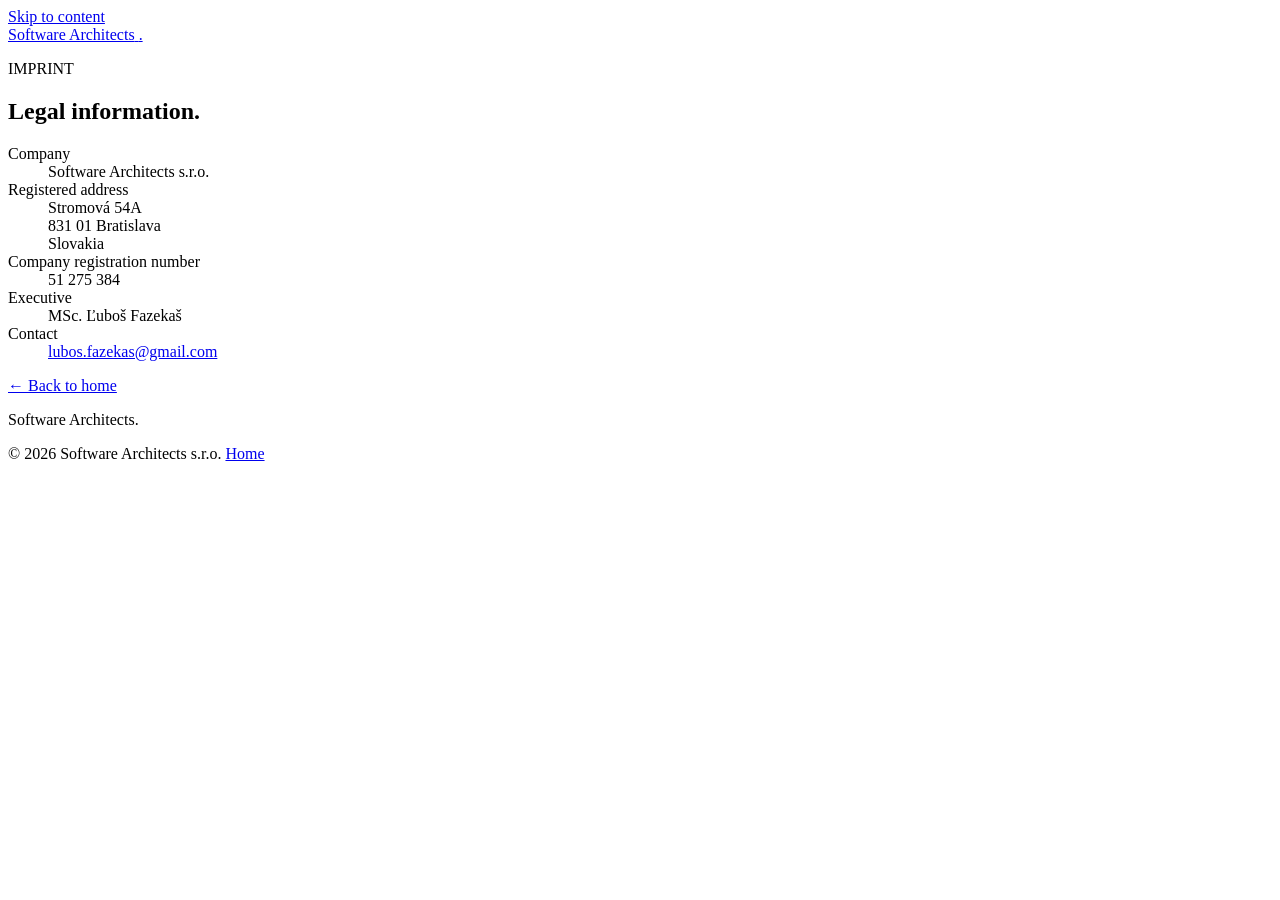
==== imprint.html @ a42f931a "Add imprint page with legal information" ====
<!doctype html>
<html lang="en">
<head>
  <meta charset="utf-8">
  <meta name="viewport" content="width=device-width, initial-scale=1">
  <title>Imprint — Software Architects</title>
  <meta name="description" content="Legal information for Software Architects s.r.o., a software engineering studio based in Bratislava, Slovakia.">
  <meta name="robots" content="index,follow">

  <link rel="icon" type="image/svg+xml" href="assets/favicon.svg">
  <link rel="icon" type="image/png" sizes="32x32" href="assets/favicon-32.png">

  <link rel="preconnect" href="https://fonts.googleapis.com">
  <link rel="preconnect" href="https://fonts.gstatic.com" crossorigin>
  <link rel="stylesheet" href="https://fonts.googleapis.com/css2?family=Fraunces:opsz,wght@9..144,400;9..144,600&family=Inter:wght@400;500&family=JetBrains+Mono:wght@400&display=swap">

  <link rel="stylesheet" href="styles.css">
</head>
<body class="imprint-page">
  <a class="skip-link" href="#main">Skip to content</a>

  <header class="site-header">
    <div class="site-header__inner">
      <a class="wordmark" href="index.html" aria-label="Software Architects home">
        <span class="wordmark__name">Software Architects</span>
        <span class="wordmark__dot" aria-hidden="true">.</span>
      </a>
    </div>
  </header>

  <main id="main">
    <article class="content section imprint">
      <p class="section-marker">IMPRINT</p>
      <h1 class="section-heading">Legal information.</h1>

      <dl class="imprint__list">
        <dt>Company</dt>
        <dd>Software Architects s.r.o.</dd>

        <dt>Registered address</dt>
        <dd>Stromová 54A<br>831 01 Bratislava<br>Slovakia</dd>

        <dt>Company registration number</dt>
        <dd>51 275 384</dd>

        <dt>Executive</dt>
        <dd>MSc. Ľuboš Fazekaš</dd>

        <dt>Contact</dt>
        <dd><a class="link-underline" href="mailto:lubos.fazekas@gmail.com">lubos.fazekas@gmail.com</a></dd>
      </dl>

      <p class="imprint__back">
        <a class="link-arrow" href="index.html">
          <span aria-hidden="true">←</span> Back to home
        </a>
      </p>
    </article>
  </main>

  <footer class="site-footer">
    <div class="content site-footer__inner">
      <p class="site-footer__mark">Software Architects<span aria-hidden="true">.</span></p>
      <p class="site-footer__meta">
        © <span id="footer-year">2026</span> Software Architects s.r.o.
        <a href="index.html">Home</a>
      </p>
    </div>
  </footer>

  <script src="main.js" defer></script>
</body>
</html>
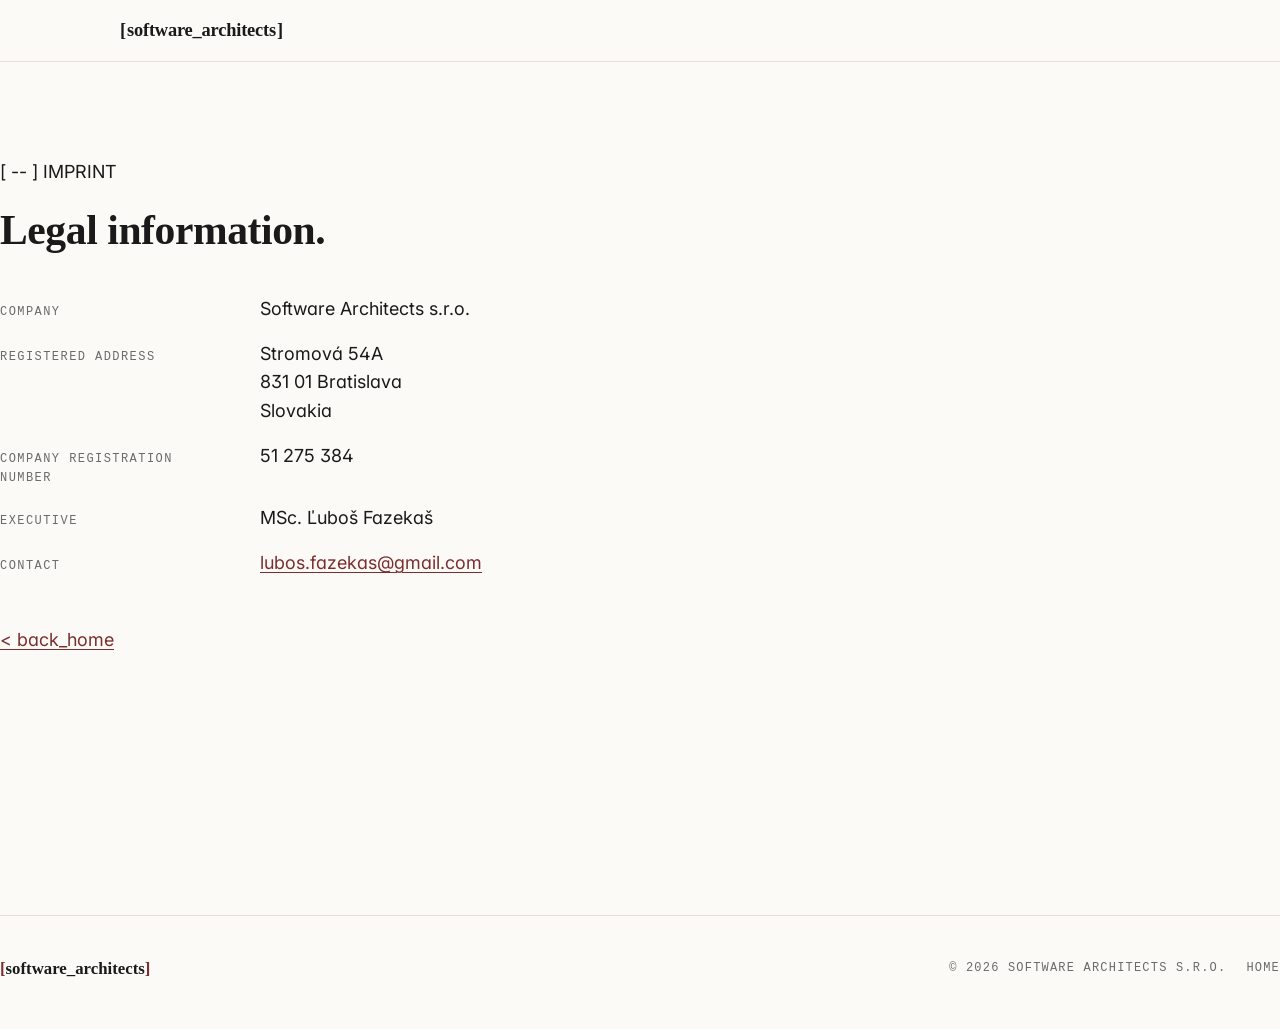
==== commit a4ae4f77: "Add imprint page with legal information" ====
--- a/imprint.html
+++ b/imprint.html
@@ -3,6 +3,7 @@
 <head>
   <meta charset="utf-8">
   <meta name="viewport" content="width=device-width, initial-scale=1">
+  <meta name="color-scheme" content="dark">
   <title>Imprint — Software Architects</title>
   <meta name="description" content="Legal information for Software Architects s.r.o., a software engineering studio based in Bratislava, Slovakia.">
   <meta name="robots" content="index,follow">
@@ -12,25 +13,26 @@
 
   <link rel="preconnect" href="https://fonts.googleapis.com">
   <link rel="preconnect" href="https://fonts.gstatic.com" crossorigin>
-  <link rel="stylesheet" href="https://fonts.googleapis.com/css2?family=Fraunces:opsz,wght@9..144,400;9..144,600&family=Inter:wght@400;500&family=JetBrains+Mono:wght@400&display=swap">
+  <link rel="stylesheet" href="https://fonts.googleapis.com/css2?family=IBM+Plex+Mono:wght@400&family=IBM+Plex+Sans:wght@400;500&family=Inter:wght@400;500;700&display=swap">
 
   <link rel="stylesheet" href="styles.css">
 </head>
-<body class="imprint-page">
+<body class="theme-dark imprint-page">
   <a class="skip-link" href="#main">Skip to content</a>
 
   <header class="site-header">
     <div class="site-header__inner">
       <a class="wordmark" href="index.html" aria-label="Software Architects home">
-        <span class="wordmark__name">Software Architects</span>
-        <span class="wordmark__dot" aria-hidden="true">.</span>
+        <span class="wordmark__bracket" aria-hidden="true">[</span>
+        <span class="wordmark__name">software_architects</span>
+        <span class="wordmark__bracket" aria-hidden="true">]</span>
       </a>
     </div>
   </header>
 
   <main id="main">
-    <article class="content section imprint">
-      <p class="section-marker">IMPRINT</p>
+    <article class="wide section imprint">
+      <p class="mono-marker"><span aria-hidden="true">[ -- ]</span> IMPRINT</p>
       <h1 class="section-heading">Legal information.</h1>
 
       <dl class="imprint__list">
@@ -47,23 +49,25 @@
         <dd>MSc. Ľuboš Fazekaš</dd>
 
         <dt>Contact</dt>
-        <dd><a class="link-underline" href="mailto:lubos.fazekas@gmail.com">lubos.fazekas@gmail.com</a></dd>
+        <dd><a class="link-mono" href="mailto:lubos.fazekas@gmail.com">lubos.fazekas@gmail.com</a></dd>
       </dl>
 
       <p class="imprint__back">
-        <a class="link-arrow" href="index.html">
-          <span aria-hidden="true">←</span> Back to home
+        <a class="btn-mono" href="index.html">
+          <span aria-hidden="true">&lt;</span> back_home
         </a>
       </p>
     </article>
   </main>
 
   <footer class="site-footer">
-    <div class="content site-footer__inner">
-      <p class="site-footer__mark">Software Architects<span aria-hidden="true">.</span></p>
+    <div class="wide site-footer__inner">
+      <p class="site-footer__mark">
+        <span aria-hidden="true">[</span>software_architects<span aria-hidden="true">]</span>
+      </p>
       <p class="site-footer__meta">
-        © <span id="footer-year">2026</span> Software Architects s.r.o.
-        <a href="index.html">Home</a>
+        <span>© <span id="footer-year">2026</span> Software Architects s.r.o.</span>
+        <a href="index.html">home</a>
       </p>
     </div>
   </footer>
--- a/styles.css
+++ b/styles.css
@@ -0,0 +1,524 @@
+/* =============================================================
+   Software Architects — Variant A (Editorial)
+   ============================================================= */
+
+:root {
+  --bg: #FBFAF7;
+  --fg: #1A1A1A;
+  --fg-muted: #6B6B6B;
+  --accent: #7B2E2E;
+  --rule: #E4E0D8;
+
+  --font-display: 'Fraunces', Georgia, 'Times New Roman', serif;
+  --font-body: 'Inter', system-ui, -apple-system, sans-serif;
+  --font-mono: 'JetBrains Mono', ui-monospace, 'SF Mono', Menlo, monospace;
+
+  --content-max: 680px;
+  --page-gutter: clamp(1.25rem, 4vw, 2.5rem);
+  --section-gap: clamp(80px, 12vw, 120px);
+
+  --ease: cubic-bezier(0.2, 0.8, 0.2, 1);
+}
+
+*,
+*::before,
+*::after { box-sizing: border-box; }
+
+html { -webkit-text-size-adjust: 100%; }
+
+html, body { margin: 0; padding: 0; }
+
+html { overflow-x: hidden; }
+body { overflow-x: clip; }
+
+body {
+  background: var(--bg);
+  color: var(--fg);
+  font-family: var(--font-body);
+  font-size: 17px;
+  line-height: 1.6;
+  font-feature-settings: "ss01", "cv11";
+  -webkit-font-smoothing: antialiased;
+  text-rendering: optimizeLegibility;
+}
+
+@media (min-width: 900px) {
+  body { font-size: 18px; }
+}
+
+img, picture, svg { display: block; max-width: 100%; height: auto; }
+
+a {
+  color: var(--accent);
+  text-decoration-thickness: 1px;
+  text-underline-offset: 3px;
+}
+
+a:hover { color: var(--fg); }
+
+h1, h2, h3 {
+  font-family: var(--font-display);
+  font-weight: 600;
+  line-height: 1.15;
+  letter-spacing: -0.01em;
+  margin: 0;
+  color: var(--fg);
+}
+
+p { margin: 0 0 1.1em; }
+
+strong { font-weight: 500; }
+
+address { font-style: normal; }
+
+/* Utility */
+.visually-hidden {
+  position: absolute !important;
+  width: 1px; height: 1px;
+  overflow: hidden;
+  clip: rect(0 0 0 0);
+  white-space: nowrap;
+  border: 0;
+}
+
+.skip-link {
+  position: absolute;
+  top: -100px; left: 0;
+  background: var(--fg);
+  color: var(--bg);
+  padding: 0.6rem 1rem;
+  z-index: 100;
+  text-decoration: none;
+}
+.skip-link:focus { top: 0; }
+
+.content {
+  max-width: var(--content-max);
+  margin: 0 auto;
+  padding-left: var(--page-gutter);
+  padding-right: var(--page-gutter);
+}
+
+.section {
+  padding-top: var(--section-gap);
+  padding-bottom: var(--section-gap);
+  border-bottom: 1px solid var(--rule);
+}
+
+.section-marker {
+  font-family: var(--font-mono);
+  font-size: 12px;
+  letter-spacing: 0.12em;
+  text-transform: uppercase;
+  color: var(--fg-muted);
+  margin: 0 0 2rem;
+}
+
+.section-heading {
+  font-size: clamp(1.6rem, 5.5vw, 2.6rem);
+  margin: 0 0 1.75rem;
+  text-wrap: balance;
+}
+
+.eyebrow {
+  font-family: var(--font-mono);
+  font-size: 12px;
+  letter-spacing: 0.14em;
+  text-transform: uppercase;
+  color: var(--fg-muted);
+  margin: 0 0 1.25rem;
+}
+
+/* Global focus */
+:focus-visible {
+  outline: 2px solid var(--accent);
+  outline-offset: 3px;
+  border-radius: 2px;
+}
+
+@media (prefers-reduced-motion: reduce) {
+  *, *::before, *::after {
+    animation-duration: 0.001ms !important;
+    transition-duration: 0.001ms !important;
+    scroll-behavior: auto !important;
+  }
+}
+
+/* =============================================================
+   Site header
+   ============================================================= */
+
+.site-header {
+  position: sticky;
+  top: 0;
+  z-index: 20;
+  background: color-mix(in oklab, var(--bg) 88%, transparent);
+  backdrop-filter: saturate(140%) blur(6px);
+  border-bottom: 1px solid var(--rule);
+}
+
+.site-header__inner {
+  max-width: 1120px;
+  margin: 0 auto;
+  padding: 1rem var(--page-gutter);
+  display: flex;
+  align-items: center;
+  justify-content: space-between;
+  gap: 1.5rem;
+}
+
+.wordmark {
+  display: inline-flex;
+  align-items: baseline;
+  gap: 1px;
+  font-family: var(--font-display);
+  font-weight: 600;
+  font-size: 1.15rem;
+  letter-spacing: -0.01em;
+  color: var(--fg);
+  text-decoration: none;
+}
+.wordmark__dot { color: var(--accent); }
+
+.site-nav__toggle {
+  display: none;
+  appearance: none;
+  border: 0;
+  background: transparent;
+  padding: 10px;
+  cursor: pointer;
+  color: var(--fg);
+}
+.site-nav__bars,
+.site-nav__bars::before,
+.site-nav__bars::after {
+  content: "";
+  display: block;
+  width: 22px;
+  height: 1.5px;
+  background: currentColor;
+  transition: transform 0.2s var(--ease), opacity 0.2s var(--ease);
+}
+.site-nav__bars { position: relative; }
+.site-nav__bars::before { position: absolute; top: -7px; left: 0; }
+.site-nav__bars::after  { position: absolute; top:  7px; left: 0; }
+
+.site-nav__toggle[aria-expanded="true"] .site-nav__bars { background: transparent; }
+.site-nav__toggle[aria-expanded="true"] .site-nav__bars::before { transform: translateY(7px) rotate(45deg); }
+.site-nav__toggle[aria-expanded="true"] .site-nav__bars::after  { transform: translateY(-7px) rotate(-45deg); }
+
+.site-nav__list {
+  list-style: none;
+  margin: 0;
+  padding: 0;
+  display: flex;
+  gap: 1.75rem;
+}
+
+.site-nav__list a {
+  font-family: var(--font-mono);
+  font-size: 12px;
+  letter-spacing: 0.1em;
+  text-transform: uppercase;
+  color: var(--fg);
+  text-decoration: none;
+  padding: 0.4rem 0;
+}
+.site-nav__list a.is-active { border-bottom: 1px solid var(--accent); }
+.site-nav__list a:hover { color: var(--accent); }
+
+@media (max-width: 719px) {
+  .site-nav { position: relative; }
+  .site-nav__toggle { display: inline-flex; }
+  .site-nav__list {
+    position: absolute;
+    top: 100%;
+    right: 0;
+    min-width: 220px;
+    flex-direction: column;
+    gap: 0;
+    background: var(--bg);
+    border: 1px solid var(--rule);
+    border-top: 0;
+    padding: 0.75rem 1.25rem 1rem;
+    transform: translateY(-8px);
+    opacity: 0;
+    pointer-events: none;
+    transition: opacity 0.18s var(--ease), transform 0.18s var(--ease);
+    z-index: 30;
+  }
+  .site-nav[data-open="true"] .site-nav__list {
+    transform: translateY(0);
+    opacity: 1;
+    pointer-events: auto;
+  }
+  .site-nav__list a {
+    display: block;
+    font-size: 14px;
+    padding: 0.85rem 0;
+    border-bottom: 1px solid var(--rule);
+  }
+  .site-nav__list li:last-child a { border-bottom: 0; }
+}
+
+/* =============================================================
+   Hero
+   ============================================================= */
+
+.hero {
+  padding-top: clamp(4rem, 10vw, 7rem);
+  padding-bottom: var(--section-gap);
+  border-bottom: 1px solid var(--rule);
+}
+
+.hero__inner { text-align: left; }
+
+.hero__heading {
+  font-size: clamp(2rem, 7.5vw, 4.25rem);
+  line-height: 1.05;
+  letter-spacing: -0.02em;
+  margin: 0 0 1.5rem;
+  text-wrap: balance;
+}
+.hero__heading br { display: none; }
+@media (min-width: 720px) {
+  .hero__heading br { display: inline; }
+}
+
+.hero__lede {
+  font-size: clamp(1.05rem, 1.6vw, 1.2rem);
+  color: var(--fg-muted);
+  max-width: 34em;
+  margin: 0 0 2rem;
+}
+
+.hero__cta { margin: 0; }
+
+.link-arrow {
+  display: inline-flex;
+  align-items: baseline;
+  gap: 0.4em;
+  font-family: var(--font-body);
+  font-weight: 500;
+  color: var(--accent);
+  text-decoration: underline;
+  text-underline-offset: 4px;
+  text-decoration-thickness: 1px;
+  transition: gap 0.2s var(--ease), color 0.2s var(--ease);
+}
+.link-arrow:hover { gap: 0.7em; color: var(--fg); }
+
+.link-underline {
+  color: var(--accent);
+  text-decoration: underline;
+  text-underline-offset: 3px;
+}
+
+/* =============================================================
+   Pillars (services + industries share this)
+   ============================================================= */
+
+.pillar {
+  padding: 2rem 0;
+  border-top: 1px solid var(--rule);
+}
+.pillar:last-of-type { border-bottom: 1px solid var(--rule); margin-bottom: 0; }
+
+.pillar__index {
+  font-family: var(--font-mono);
+  font-size: 12px;
+  letter-spacing: 0.12em;
+  color: var(--fg-muted);
+  margin: 0 0 0.75rem;
+}
+
+.pillar__title {
+  font-size: clamp(1.2rem, 4vw, 1.7rem);
+  margin: 0 0 0.75rem;
+  text-wrap: balance;
+}
+
+.pillar__body {
+  color: var(--fg-muted);
+  max-width: 38em;
+  margin: 0;
+}
+
+/* Tech strip */
+.tech-strip {
+  margin-top: 2.5rem;
+  padding-top: 2rem;
+  border-top: 1px solid var(--rule);
+}
+
+.tech-strip__label {
+  font-family: var(--font-mono);
+  font-size: 12px;
+  letter-spacing: 0.12em;
+  text-transform: uppercase;
+  color: var(--fg-muted);
+  margin: 0 0 0.75rem;
+}
+
+.tech-strip__list {
+  font-family: var(--font-mono);
+  font-size: 0.9rem;
+  line-height: 1.9;
+  color: var(--fg);
+  margin: 0;
+  word-spacing: 0.2em;
+}
+
+/* =============================================================
+   About
+   ============================================================= */
+
+.about {
+  display: grid;
+  grid-template-columns: 1fr;
+  gap: 2rem;
+}
+
+.about__portrait {
+  margin: 0;
+  width: 180px;
+  max-width: 60%;
+}
+
+.about__portrait img {
+  width: 100%;
+  height: auto;
+  border-radius: 2px;
+  filter: saturate(0.95) contrast(1.02);
+}
+
+.about__text p { max-width: 38em; color: var(--fg); }
+.about__languages { color: var(--fg-muted); }
+
+.about__caption {
+  font-family: var(--font-mono);
+  font-size: 12px;
+  letter-spacing: 0.1em;
+  text-transform: uppercase;
+  color: var(--fg-muted);
+  margin-top: 1.5rem;
+}
+
+@media (min-width: 720px) {
+  .about {
+    grid-template-columns: 1fr auto;
+    gap: 3rem;
+    align-items: start;
+  }
+  .about__portrait {
+    width: 180px;
+    max-width: 180px;
+    order: 2;
+  }
+  .about__text { order: 1; }
+}
+
+/* =============================================================
+   Contact
+   ============================================================= */
+
+.contact__lede { color: var(--fg-muted); margin-bottom: 2rem; }
+
+.contact__email {
+  font-size: 1.15rem;
+  margin: 0 0 2rem;
+}
+
+.contact__address {
+  color: var(--fg-muted);
+  margin: 0 0 2rem;
+  line-height: 1.75;
+}
+
+.contact__imprint { margin: 0; }
+
+/* =============================================================
+   Footer
+   ============================================================= */
+
+.site-footer {
+  margin-top: var(--section-gap);
+  padding: 2.5rem 0 3rem;
+  border-top: 1px solid var(--rule);
+}
+
+.site-footer__inner {
+  display: flex;
+  flex-direction: column;
+  gap: 1rem;
+}
+
+.site-footer__mark {
+  font-family: var(--font-display);
+  font-weight: 600;
+  font-size: 1.05rem;
+  margin: 0;
+}
+.site-footer__mark span { color: var(--accent); }
+
+.site-footer__meta {
+  font-family: var(--font-mono);
+  font-size: 12px;
+  letter-spacing: 0.1em;
+  text-transform: uppercase;
+  color: var(--fg-muted);
+  margin: 0;
+  display: flex;
+  flex-wrap: wrap;
+  gap: 1.25rem;
+}
+.site-footer__meta a { color: var(--fg-muted); text-decoration: none; }
+.site-footer__meta a:hover { color: var(--accent); }
+
+@media (min-width: 720px) {
+  .site-footer__inner {
+    flex-direction: row;
+    justify-content: space-between;
+    align-items: center;
+  }
+}
+
+/* =============================================================
+   Imprint page
+   ============================================================= */
+
+.imprint-page .section { border-bottom: 0; }
+
+.imprint {
+  padding-top: clamp(4rem, 10vw, 6rem);
+  padding-bottom: var(--section-gap);
+}
+
+.imprint__list {
+  display: grid;
+  grid-template-columns: 1fr;
+  gap: 1.5rem 2rem;
+  margin: 2.5rem 0;
+  padding: 0;
+}
+.imprint__list dt {
+  font-family: var(--font-mono);
+  font-size: 12px;
+  letter-spacing: 0.12em;
+  text-transform: uppercase;
+  color: var(--fg-muted);
+}
+.imprint__list dd {
+  margin: 0;
+  line-height: 1.6;
+}
+
+@media (min-width: 720px) {
+  .imprint__list {
+    grid-template-columns: 220px 1fr;
+    gap: 1rem 2.5rem;
+    align-items: baseline;
+  }
+}
+
+.imprint__back { margin-top: 3rem; }
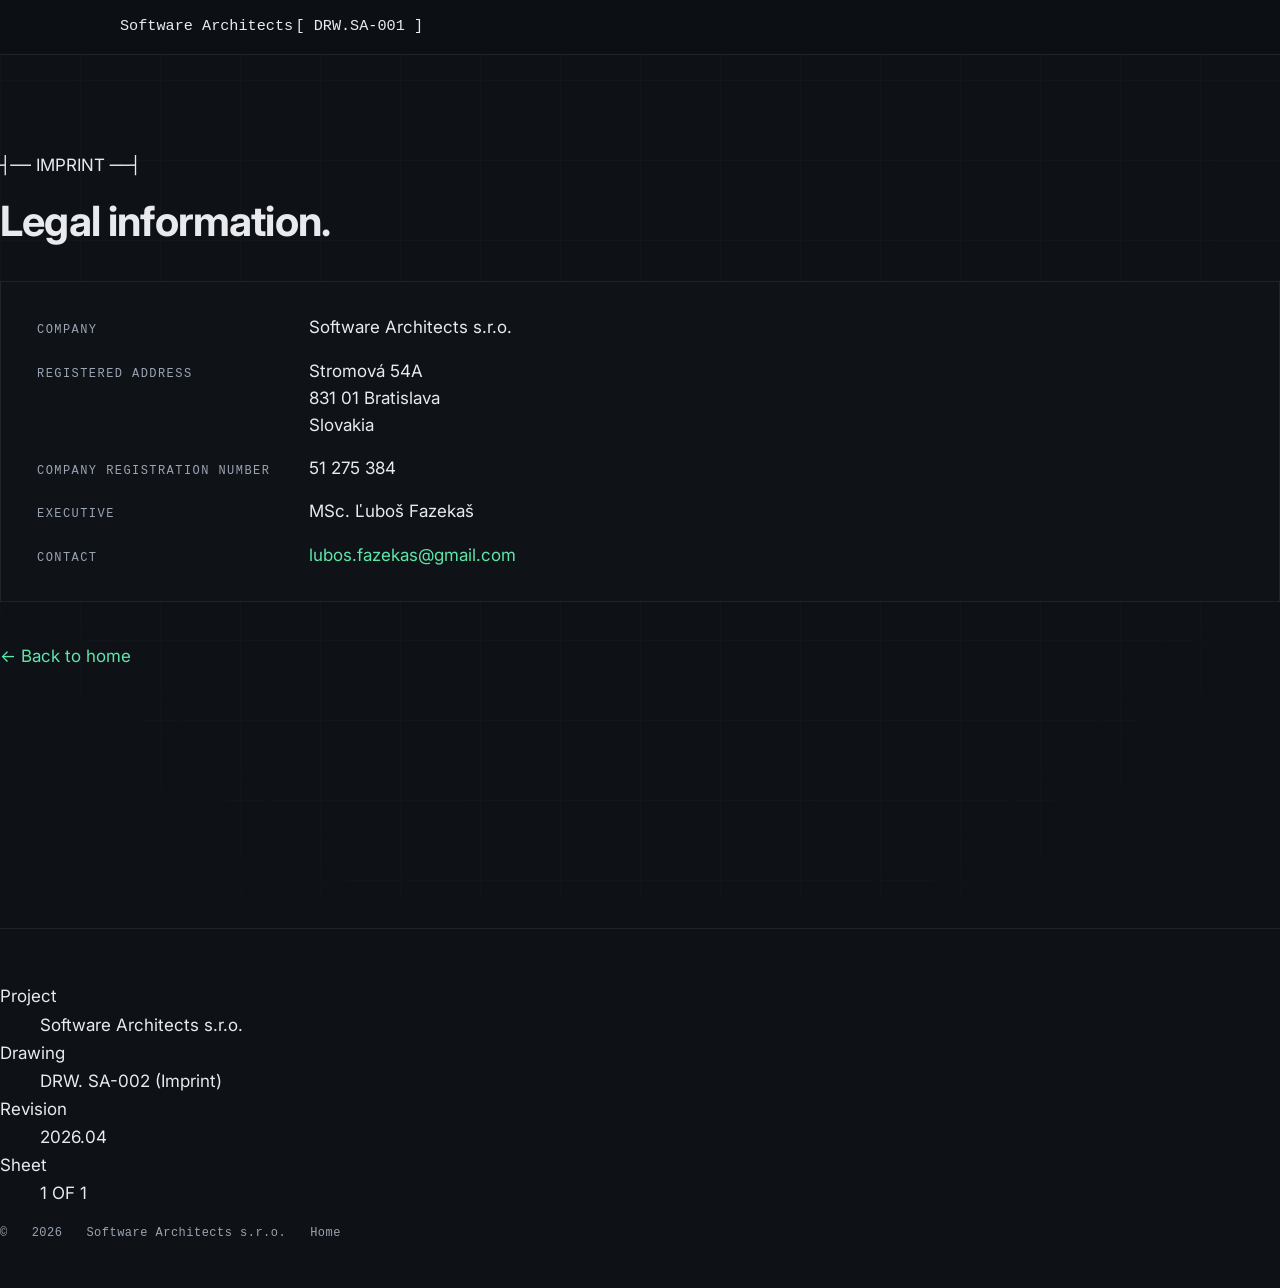
==== commit ba8b8ae8: "Add imprint page with legal information" ====
--- a/imprint.html
+++ b/imprint.html
@@ -3,7 +3,6 @@
 <head>
   <meta charset="utf-8">
   <meta name="viewport" content="width=device-width, initial-scale=1">
-  <meta name="color-scheme" content="dark">
   <title>Imprint — Software Architects</title>
   <meta name="description" content="Legal information for Software Architects s.r.o., a software engineering studio based in Bratislava, Slovakia.">
   <meta name="robots" content="index,follow">
@@ -13,26 +12,28 @@
 
   <link rel="preconnect" href="https://fonts.googleapis.com">
   <link rel="preconnect" href="https://fonts.gstatic.com" crossorigin>
-  <link rel="stylesheet" href="https://fonts.googleapis.com/css2?family=IBM+Plex+Mono:wght@400&family=IBM+Plex+Sans:wght@400;500&family=Inter:wght@400;500;700&display=swap">
+  <link rel="stylesheet" href="https://fonts.googleapis.com/css2?family=Inter:wght@400;500&family=JetBrains+Mono:wght@400&family=Source+Serif+4:opsz,wght@8..60,400;8..60,600&display=swap">
 
   <link rel="stylesheet" href="styles.css">
 </head>
-<body class="theme-dark imprint-page">
+<body class="theme-architectural imprint-page">
   <a class="skip-link" href="#main">Skip to content</a>
+
+  <div class="margin-rule margin-rule--left" aria-hidden="true"></div>
+  <div class="margin-rule margin-rule--right" aria-hidden="true"></div>
 
   <header class="site-header">
     <div class="site-header__inner">
       <a class="wordmark" href="index.html" aria-label="Software Architects home">
-        <span class="wordmark__bracket" aria-hidden="true">[</span>
-        <span class="wordmark__name">software_architects</span>
-        <span class="wordmark__bracket" aria-hidden="true">]</span>
+        <span class="wordmark__name">Software Architects</span>
+        <span class="wordmark__chip" aria-hidden="true">[ DRW.SA-001 ]</span>
       </a>
     </div>
   </header>
 
   <main id="main">
-    <article class="wide section imprint">
-      <p class="mono-marker"><span aria-hidden="true">[ -- ]</span> IMPRINT</p>
+    <article class="content section imprint">
+      <p class="dim-marker"><span aria-hidden="true">┤──</span> IMPRINT <span aria-hidden="true">──┤</span></p>
       <h1 class="section-heading">Legal information.</h1>
 
       <dl class="imprint__list">
@@ -49,25 +50,30 @@
         <dd>MSc. Ľuboš Fazekaš</dd>
 
         <dt>Contact</dt>
-        <dd><a class="link-mono" href="mailto:lubos.fazekas@gmail.com">lubos.fazekas@gmail.com</a></dd>
+        <dd><a class="link-underline" href="mailto:lubos.fazekas@gmail.com">lubos.fazekas@gmail.com</a></dd>
       </dl>
 
       <p class="imprint__back">
-        <a class="btn-mono" href="index.html">
-          <span aria-hidden="true">&lt;</span> back_home
+        <a class="link-arrow" href="index.html">
+          <span aria-hidden="true">←</span> Back to home
         </a>
       </p>
     </article>
   </main>
 
   <footer class="site-footer">
-    <div class="wide site-footer__inner">
-      <p class="site-footer__mark">
-        <span aria-hidden="true">[</span>software_architects<span aria-hidden="true">]</span>
-      </p>
+    <div class="content">
+      <section class="title-block" aria-label="Drawing title block">
+        <dl class="title-block__grid">
+          <dt>Project</dt><dd>Software Architects s.r.o.</dd>
+          <dt>Drawing</dt><dd>DRW. SA-002 (Imprint)</dd>
+          <dt>Revision</dt><dd>2026.04</dd>
+          <dt>Sheet</dt><dd>1 OF 1</dd>
+        </dl>
+      </section>
       <p class="site-footer__meta">
-        <span>© <span id="footer-year">2026</span> Software Architects s.r.o.</span>
-        <a href="index.html">home</a>
+        © <span id="footer-year">2026</span> Software Architects s.r.o.
+        <a href="index.html">Home</a>
       </p>
     </div>
   </footer>
--- a/styles.css
+++ b/styles.css
@@ -1,21 +1,23 @@
 /* =============================================================
-   Software Architects — Variant A (Editorial)
+   Software Architects — Variant B (Technical)
    ============================================================= */
 
 :root {
-  --bg: #FBFAF7;
-  --fg: #1A1A1A;
-  --fg-muted: #6B6B6B;
-  --accent: #7B2E2E;
-  --rule: #E4E0D8;
-
-  --font-display: 'Fraunces', Georgia, 'Times New Roman', serif;
-  --font-body: 'Inter', system-ui, -apple-system, sans-serif;
-  --font-mono: 'JetBrains Mono', ui-monospace, 'SF Mono', Menlo, monospace;
-
-  --content-max: 680px;
+  --bg: #0E1116;
+  --bg-elev: #12161D;
+  --fg: #E8EAED;
+  --fg-muted: #9AA4B2;
+  --accent: #5EE6A8;
+  --accent-2: #C7D2FE;
+  --rule: #1F242D;
+  --rule-strong: #2A3340;
+
+  --font-sans: 'Inter', 'IBM Plex Sans', system-ui, -apple-system, sans-serif;
+  --font-mono: 'IBM Plex Mono', ui-monospace, 'SF Mono', Menlo, monospace;
+
+  --wide-max: 1120px;
   --page-gutter: clamp(1.25rem, 4vw, 2.5rem);
-  --section-gap: clamp(80px, 12vw, 120px);
+  --section-gap: clamp(72px, 10vw, 120px);
 
   --ease: cubic-bezier(0.2, 0.8, 0.2, 1);
 }
@@ -24,50 +26,65 @@
 *::before,
 *::after { box-sizing: border-box; }
 
-html { -webkit-text-size-adjust: 100%; }
+html { -webkit-text-size-adjust: 100%; overflow-x: hidden; }
 
 html, body { margin: 0; padding: 0; }
-
-html { overflow-x: hidden; }
-body { overflow-x: clip; }
 
 body {
   background: var(--bg);
   color: var(--fg);
-  font-family: var(--font-body);
-  font-size: 17px;
-  line-height: 1.6;
-  font-feature-settings: "ss01", "cv11";
+  font-family: var(--font-sans);
+  font-size: 16px;
+  line-height: 1.65;
   -webkit-font-smoothing: antialiased;
   text-rendering: optimizeLegibility;
+  min-height: 100vh;
+  position: relative;
+  overflow-x: clip;
+}
+
+/* Blueprint grid background — full-page, faint, fades out below 640px */
+@media (min-width: 640px) {
+  body::before {
+    content: "";
+    position: fixed;
+    inset: 0;
+    pointer-events: none;
+    z-index: 0;
+    background-image:
+      linear-gradient(to right, var(--rule) 1px, transparent 1px),
+      linear-gradient(to bottom, var(--rule) 1px, transparent 1px);
+    background-size: 80px 80px;
+    opacity: 0.35;
+    mask-image: radial-gradient(ellipse at 50% 20%, #000 0%, rgba(0,0,0,0.7) 70%, transparent 100%);
+  }
+  body > * { position: relative; z-index: 1; }
 }
 
 @media (min-width: 900px) {
-  body { font-size: 18px; }
+  body { font-size: 17px; }
 }
 
 img, picture, svg { display: block; max-width: 100%; height: auto; }
 
 a {
   color: var(--accent);
-  text-decoration-thickness: 1px;
-  text-underline-offset: 3px;
-}
-
+  text-decoration: none;
+}
 a:hover { color: var(--fg); }
 
 h1, h2, h3 {
-  font-family: var(--font-display);
-  font-weight: 600;
+  font-family: var(--font-sans);
+  font-weight: 700;
   line-height: 1.15;
-  letter-spacing: -0.01em;
+  letter-spacing: -0.02em;
   margin: 0;
   color: var(--fg);
 }
 
 p { margin: 0 0 1.1em; }
 
-strong { font-weight: 500; }
+strong { font-weight: 500; color: var(--fg); }
 
 address { font-style: normal; }
 
@@ -84,16 +101,17 @@
 .skip-link {
   position: absolute;
   top: -100px; left: 0;
-  background: var(--fg);
+  background: var(--accent);
   color: var(--bg);
   padding: 0.6rem 1rem;
   z-index: 100;
-  text-decoration: none;
+  font-family: var(--font-mono);
+  font-size: 13px;
 }
 .skip-link:focus { top: 0; }
 
-.content {
-  max-width: var(--content-max);
+.wide {
+  max-width: var(--wide-max);
   margin: 0 auto;
   padding-left: var(--page-gutter);
   padding-right: var(--page-gutter);
@@ -105,28 +123,49 @@
   border-bottom: 1px solid var(--rule);
 }
 
-.section-marker {
-  font-family: var(--font-mono);
-  font-size: 12px;
-  letter-spacing: 0.12em;
-  text-transform: uppercase;
-  color: var(--fg-muted);
-  margin: 0 0 2rem;
-}
-
-.section-heading {
-  font-size: clamp(1.6rem, 5.5vw, 2.6rem);
-  margin: 0 0 1.75rem;
-  text-wrap: balance;
-}
-
-.eyebrow {
+.mono-marker {
   font-family: var(--font-mono);
   font-size: 12px;
   letter-spacing: 0.14em;
   text-transform: uppercase;
-  color: var(--fg-muted);
-  margin: 0 0 1.25rem;
+  color: var(--accent);
+  margin: 0 0 1.5rem;
+}
+.mono-marker span { color: var(--fg-muted); margin-right: 0.6em; }
+
+.mono-eyebrow {
+  font-family: var(--font-mono);
+  font-size: 12px;
+  letter-spacing: 0.08em;
+  color: var(--fg-muted);
+  margin: 0 0 1.75rem;
+}
+.mono-eyebrow__sep { color: var(--rule-strong); margin: 0 0.4em; }
+
+.mono-caption {
+  font-family: var(--font-mono);
+  font-size: 12px;
+  letter-spacing: 0.1em;
+  color: var(--fg-muted);
+  margin: 1.5rem 0 0;
+}
+
+.section-heading {
+  font-size: clamp(1.7rem, 4.5vw, 2.6rem);
+  font-weight: 700;
+  margin: 0 0 2.25rem;
+  text-wrap: balance;
+}
+
+.divider {
+  font-family: var(--font-mono);
+  font-size: 12px;
+  letter-spacing: 0.2em;
+  text-transform: uppercase;
+  color: var(--fg-muted);
+  text-align: center;
+  margin: 3rem 0 1.75rem;
+  opacity: 0.8;
 }
 
 /* Global focus */
@@ -152,15 +191,15 @@
   position: sticky;
   top: 0;
   z-index: 20;
-  background: color-mix(in oklab, var(--bg) 88%, transparent);
-  backdrop-filter: saturate(140%) blur(6px);
+  background: color-mix(in oklab, var(--bg) 85%, transparent);
+  backdrop-filter: saturate(140%) blur(8px);
   border-bottom: 1px solid var(--rule);
 }
 
 .site-header__inner {
-  max-width: 1120px;
+  max-width: var(--wide-max);
   margin: 0 auto;
-  padding: 1rem var(--page-gutter);
+  padding: 0.9rem var(--page-gutter);
   display: flex;
   align-items: center;
   justify-content: space-between;
@@ -170,82 +209,79 @@
 .wordmark {
   display: inline-flex;
   align-items: baseline;
-  gap: 1px;
-  font-family: var(--font-display);
-  font-weight: 600;
-  font-size: 1.15rem;
-  letter-spacing: -0.01em;
-  color: var(--fg);
-  text-decoration: none;
-}
-.wordmark__dot { color: var(--accent); }
+  gap: 0.15em;
+  font-family: var(--font-mono);
+  font-size: 0.95rem;
+  color: var(--fg);
+  letter-spacing: 0;
+}
+.wordmark__bracket { color: var(--accent); }
+.wordmark:hover .wordmark__bracket { color: var(--fg); }
+
+.site-nav { position: relative; }
 
 .site-nav__toggle {
   display: none;
   appearance: none;
-  border: 0;
+  border: 1px solid var(--rule-strong);
   background: transparent;
-  padding: 10px;
+  padding: 8px 10px;
   cursor: pointer;
   color: var(--fg);
+  border-radius: 2px;
 }
 .site-nav__bars,
 .site-nav__bars::before,
 .site-nav__bars::after {
   content: "";
   display: block;
-  width: 22px;
+  width: 20px;
   height: 1.5px;
   background: currentColor;
   transition: transform 0.2s var(--ease), opacity 0.2s var(--ease);
 }
 .site-nav__bars { position: relative; }
-.site-nav__bars::before { position: absolute; top: -7px; left: 0; }
-.site-nav__bars::after  { position: absolute; top:  7px; left: 0; }
+.site-nav__bars::before { position: absolute; top: -6px; left: 0; }
+.site-nav__bars::after  { position: absolute; top:  6px; left: 0; }
 
 .site-nav__toggle[aria-expanded="true"] .site-nav__bars { background: transparent; }
-.site-nav__toggle[aria-expanded="true"] .site-nav__bars::before { transform: translateY(7px) rotate(45deg); }
-.site-nav__toggle[aria-expanded="true"] .site-nav__bars::after  { transform: translateY(-7px) rotate(-45deg); }
+.site-nav__toggle[aria-expanded="true"] .site-nav__bars::before { transform: translateY(6px) rotate(45deg); }
+.site-nav__toggle[aria-expanded="true"] .site-nav__bars::after  { transform: translateY(-6px) rotate(-45deg); }
 
 .site-nav__list {
   list-style: none;
   margin: 0;
   padding: 0;
   display: flex;
-  gap: 1.75rem;
+  gap: 1.5rem;
 }
 
 .site-nav__list a {
   font-family: var(--font-mono);
-  font-size: 12px;
-  letter-spacing: 0.1em;
-  text-transform: uppercase;
-  color: var(--fg);
-  text-decoration: none;
-  padding: 0.4rem 0;
-}
-.site-nav__list a.is-active { border-bottom: 1px solid var(--accent); }
+  font-size: 13px;
+  letter-spacing: 0.02em;
+  color: var(--fg-muted);
+  padding: 0.5rem 0;
+  transition: color 0.15s var(--ease);
+}
+.site-nav__list a.is-active { color: var(--accent); }
+.site-nav__list a.is-active::before { content: "> "; }
 .site-nav__list a:hover { color: var(--accent); }
 
 @media (max-width: 719px) {
-  .site-nav { position: relative; }
   .site-nav__toggle { display: inline-flex; }
   .site-nav__list {
     position: absolute;
-    top: 100%;
-    right: 0;
-    min-width: 220px;
+    top: 100%; left: 0; right: 0;
     flex-direction: column;
     gap: 0;
     background: var(--bg);
-    border: 1px solid var(--rule);
-    border-top: 0;
-    padding: 0.75rem 1.25rem 1rem;
+    border-bottom: 1px solid var(--rule);
+    padding: 0.75rem var(--page-gutter) 1.25rem;
     transform: translateY(-8px);
     opacity: 0;
     pointer-events: none;
     transition: opacity 0.18s var(--ease), transform 0.18s var(--ease);
-    z-index: 30;
   }
   .site-nav[data-open="true"] .site-nav__list {
     transform: translateY(0);
@@ -271,18 +307,13 @@
   border-bottom: 1px solid var(--rule);
 }
 
-.hero__inner { text-align: left; }
-
 .hero__heading {
-  font-size: clamp(2rem, 7.5vw, 4.25rem);
-  line-height: 1.05;
-  letter-spacing: -0.02em;
+  font-size: clamp(2.1rem, 6vw, 4.5rem);
+  line-height: 1.02;
+  letter-spacing: -0.03em;
   margin: 0 0 1.5rem;
+  max-width: 16ch;
   text-wrap: balance;
-}
-.hero__heading br { display: none; }
-@media (min-width: 720px) {
-  .hero__heading br { display: inline; }
 }
 
 .hero__lede {
@@ -294,80 +325,110 @@
 
 .hero__cta { margin: 0; }
 
-.link-arrow {
+/* =============================================================
+   Monospace button
+   ============================================================= */
+
+.btn-mono {
   display: inline-flex;
-  align-items: baseline;
-  gap: 0.4em;
-  font-family: var(--font-body);
+  align-items: center;
+  gap: 0.5em;
+  font-family: var(--font-mono);
+  font-size: 0.95rem;
+  letter-spacing: 0.02em;
+  padding: 0.8rem 1.2rem;
+  border: 1px solid var(--accent);
+  color: var(--accent);
+  background: transparent;
+  border-radius: 2px;
+  transition: color 0.15s var(--ease), background 0.15s var(--ease), border-color 0.15s var(--ease);
+}
+.btn-mono:hover {
+  background: var(--accent);
+  color: var(--bg);
+  border-color: var(--accent);
+}
+.btn-mono--inline {
+  padding: 0.5rem 0.9rem;
+  font-size: 0.9rem;
+}
+
+.link-mono {
+  font-family: var(--font-mono);
+  font-size: 0.95rem;
+  color: var(--accent);
+  letter-spacing: 0.02em;
+}
+.link-mono:hover { color: var(--fg); }
+
+/* =============================================================
+   Card grid (services + industries)
+   ============================================================= */
+
+.cards {
+  display: grid;
+  grid-template-columns: 1fr;
+  gap: 1px;
+  background: var(--rule);
+  border: 1px solid var(--rule);
+}
+
+.card {
+  background: var(--bg);
+  padding: 1.75rem 1.5rem;
+  display: flex;
+  flex-direction: column;
+  gap: 0.75rem;
+}
+
+.card__index {
+  font-family: var(--font-mono);
+  font-size: 12px;
+  letter-spacing: 0.12em;
+  color: var(--accent);
+  margin: 0;
+}
+
+.card__title {
+  font-family: var(--font-sans);
+  font-size: clamp(1.05rem, 2.2vw, 1.2rem);
   font-weight: 500;
-  color: var(--accent);
-  text-decoration: underline;
-  text-underline-offset: 4px;
-  text-decoration-thickness: 1px;
-  transition: gap 0.2s var(--ease), color 0.2s var(--ease);
-}
-.link-arrow:hover { gap: 0.7em; color: var(--fg); }
-
-.link-underline {
-  color: var(--accent);
-  text-decoration: underline;
-  text-underline-offset: 3px;
-}
-
-/* =============================================================
-   Pillars (services + industries share this)
-   ============================================================= */
-
-.pillar {
-  padding: 2rem 0;
-  border-top: 1px solid var(--rule);
-}
-.pillar:last-of-type { border-bottom: 1px solid var(--rule); margin-bottom: 0; }
-
-.pillar__index {
-  font-family: var(--font-mono);
-  font-size: 12px;
-  letter-spacing: 0.12em;
-  color: var(--fg-muted);
-  margin: 0 0 0.75rem;
-}
-
-.pillar__title {
-  font-size: clamp(1.2rem, 4vw, 1.7rem);
-  margin: 0 0 0.75rem;
+  margin: 0;
+  color: var(--fg);
+  letter-spacing: -0.01em;
   text-wrap: balance;
 }
 
-.pillar__body {
-  color: var(--fg-muted);
-  max-width: 38em;
-  margin: 0;
-}
-
-/* Tech strip */
+.card__body {
+  color: var(--fg-muted);
+  margin: 0;
+  font-size: 0.95rem;
+}
+
+@media (min-width: 720px) {
+  .cards { grid-template-columns: 1fr 1fr 1fr; }
+  .card { padding: 2rem; }
+}
+
+/* =============================================================
+   Technologies strip
+   ============================================================= */
+
 .tech-strip {
-  margin-top: 2.5rem;
-  padding-top: 2rem;
-  border-top: 1px solid var(--rule);
-}
-
-.tech-strip__label {
-  font-family: var(--font-mono);
-  font-size: 12px;
-  letter-spacing: 0.12em;
-  text-transform: uppercase;
-  color: var(--fg-muted);
-  margin: 0 0 0.75rem;
+  padding: 1rem 0;
 }
 
 .tech-strip__list {
   font-family: var(--font-mono);
-  font-size: 0.9rem;
-  line-height: 1.9;
-  color: var(--fg);
-  margin: 0;
-  word-spacing: 0.2em;
-}
+  font-size: 0.88rem;
+  line-height: 2;
+  color: var(--fg);
+  margin: 0;
+  word-spacing: 0.15em;
+}
+.tech-strip__list > span { display: inline-block; }
+.tech-strip__list > span + span { margin-left: 0.5em; }
+.tech-strip__list > span:nth-child(even) { color: var(--fg-muted); }
 
 /* =============================================================
    About
@@ -377,62 +438,48 @@
   display: grid;
   grid-template-columns: 1fr;
   gap: 2rem;
-}
+  align-items: start;
+}
+
+.about__text p { max-width: 36em; color: var(--fg-muted); }
+.about__text > p:first-of-type { color: var(--fg); }
+.about__languages { color: var(--fg); }
 
 .about__portrait {
   margin: 0;
-  width: 180px;
-  max-width: 60%;
-}
-
+  width: 160px;
+}
 .about__portrait img {
   width: 100%;
   height: auto;
+  border: 1px solid var(--rule-strong);
+  filter: saturate(0.7) contrast(1.05) brightness(0.95);
   border-radius: 2px;
-  filter: saturate(0.95) contrast(1.02);
-}
-
-.about__text p { max-width: 38em; color: var(--fg); }
-.about__languages { color: var(--fg-muted); }
-
-.about__caption {
-  font-family: var(--font-mono);
-  font-size: 12px;
-  letter-spacing: 0.1em;
-  text-transform: uppercase;
-  color: var(--fg-muted);
-  margin-top: 1.5rem;
 }
 
 @media (min-width: 720px) {
   .about {
     grid-template-columns: 1fr auto;
     gap: 3rem;
-    align-items: start;
-  }
-  .about__portrait {
-    width: 180px;
-    max-width: 180px;
-    order: 2;
   }
   .about__text { order: 1; }
+  .about__portrait { order: 2; width: 180px; }
 }
 
 /* =============================================================
    Contact
    ============================================================= */
 
-.contact__lede { color: var(--fg-muted); margin-bottom: 2rem; }
-
-.contact__email {
-  font-size: 1.15rem;
+.contact__lede { color: var(--fg-muted); margin-bottom: 1.75rem; }
+
+.contact__email { margin: 0 0 2rem; }
+
+.contact__address {
+  color: var(--fg-muted);
   margin: 0 0 2rem;
-}
-
-.contact__address {
-  color: var(--fg-muted);
-  margin: 0 0 2rem;
-  line-height: 1.75;
+  line-height: 1.8;
+  font-family: var(--font-mono);
+  font-size: 0.9rem;
 }
 
 .contact__imprint { margin: 0; }
@@ -443,20 +490,20 @@
 
 .site-footer {
   margin-top: var(--section-gap);
-  padding: 2.5rem 0 3rem;
+  padding: 2.25rem 0 2.75rem;
   border-top: 1px solid var(--rule);
 }
 
 .site-footer__inner {
   display: flex;
   flex-direction: column;
-  gap: 1rem;
+  gap: 0.75rem;
 }
 
 .site-footer__mark {
-  font-family: var(--font-display);
-  font-weight: 600;
-  font-size: 1.05rem;
+  font-family: var(--font-mono);
+  font-size: 0.95rem;
+  color: var(--fg-muted);
   margin: 0;
 }
 .site-footer__mark span { color: var(--accent); }
@@ -464,15 +511,14 @@
 .site-footer__meta {
   font-family: var(--font-mono);
   font-size: 12px;
-  letter-spacing: 0.1em;
-  text-transform: uppercase;
+  letter-spacing: 0.04em;
   color: var(--fg-muted);
   margin: 0;
   display: flex;
   flex-wrap: wrap;
-  gap: 1.25rem;
-}
-.site-footer__meta a { color: var(--fg-muted); text-decoration: none; }
+  gap: 1.5rem;
+}
+.site-footer__meta a { color: var(--fg-muted); }
 .site-footer__meta a:hover { color: var(--accent); }
 
 @media (min-width: 720px) {
@@ -497,9 +543,11 @@
 .imprint__list {
   display: grid;
   grid-template-columns: 1fr;
-  gap: 1.5rem 2rem;
-  margin: 2.5rem 0;
-  padding: 0;
+  gap: 1.25rem 2rem;
+  margin: 2rem 0;
+  padding: 1.5rem;
+  border: 1px solid var(--rule);
+  background: color-mix(in oklab, var(--bg) 85%, var(--bg-elev));
 }
 .imprint__list dt {
   font-family: var(--font-mono);
@@ -511,14 +559,16 @@
 .imprint__list dd {
   margin: 0;
   line-height: 1.6;
+  color: var(--fg);
 }
 
 @media (min-width: 720px) {
   .imprint__list {
-    grid-template-columns: 220px 1fr;
-    gap: 1rem 2.5rem;
+    grid-template-columns: 240px 1fr;
+    gap: 1rem 2rem;
     align-items: baseline;
-  }
-}
-
-.imprint__back { margin-top: 3rem; }
+    padding: 2rem 2.25rem;
+  }
+}
+
+.imprint__back { margin-top: 2.5rem; }
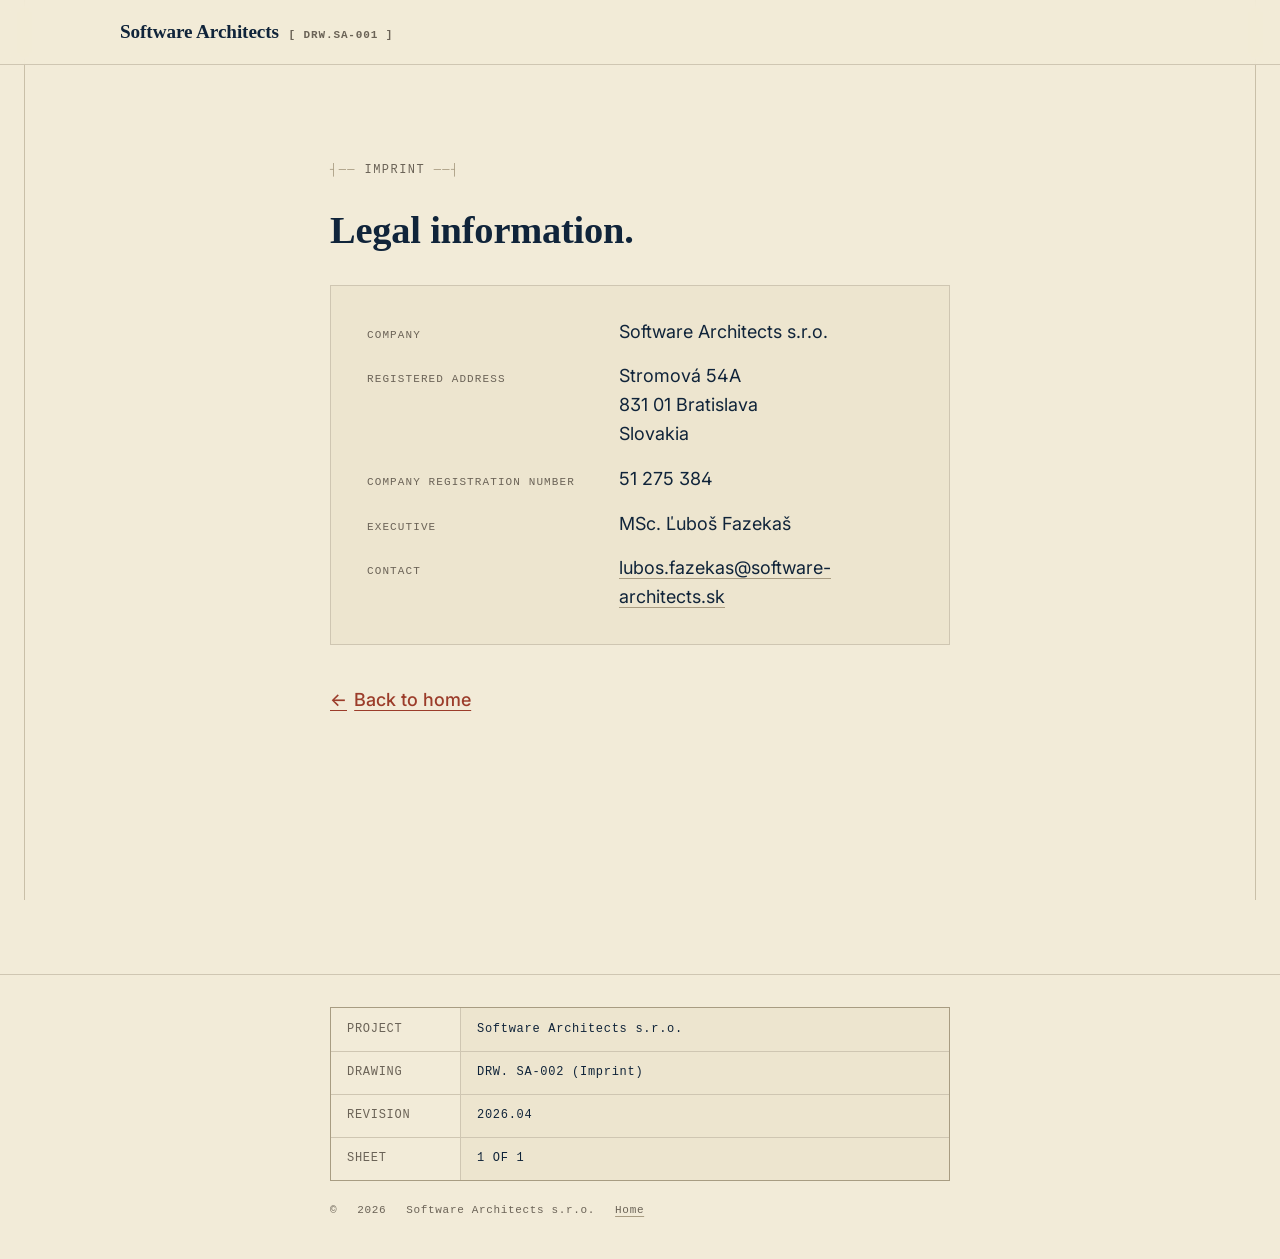
==== commit 88cee435: "Update contact email to lubos.fazekas@software-architects.sk Co-Authored-By: Claude Sonnet 4.6 <nore" ====
--- a/imprint.html
+++ b/imprint.html
@@ -50,7 +50,7 @@
         <dd>MSc. Ľuboš Fazekaš</dd>
 
         <dt>Contact</dt>
-        <dd><a class="link-underline" href="mailto:lubos.fazekas@gmail.com">lubos.fazekas@gmail.com</a></dd>
+        <dd><a class="link-underline" href="mailto:lubos.fazekas@software-architects.sk">lubos.fazekas@software-architects.sk</a></dd>
       </dl>
 
       <p class="imprint__back">
--- a/styles.css
+++ b/styles.css
@@ -1,91 +1,67 @@
 /* =============================================================
-   Software Architects — Variant B (Technical)
+   Software Architects — Variant C (Architectural)
    ============================================================= */
 
 :root {
-  --bg: #0E1116;
-  --bg-elev: #12161D;
-  --fg: #E8EAED;
-  --fg-muted: #9AA4B2;
-  --accent: #5EE6A8;
-  --accent-2: #C7D2FE;
-  --rule: #1F242D;
-  --rule-strong: #2A3340;
-
-  --font-sans: 'Inter', 'IBM Plex Sans', system-ui, -apple-system, sans-serif;
-  --font-mono: 'IBM Plex Mono', ui-monospace, 'SF Mono', Menlo, monospace;
-
-  --wide-max: 1120px;
+  --bg: #F2EBD8;
+  --bg-elev: #EDE5CF;
+  --fg: #10243A;
+  --fg-muted: #6B6357;
+  --accent: #9B3C2A;
+  --rule: #CFC6B2;
+  --rule-strong: #A89C82;
+
+  --font-display: 'Source Serif 4', Georgia, 'Times New Roman', serif;
+  --font-body: 'Inter', system-ui, -apple-system, sans-serif;
+  --font-mono: 'JetBrains Mono', ui-monospace, 'SF Mono', Menlo, monospace;
+
+  --content-max: 700px;
   --page-gutter: clamp(1.25rem, 4vw, 2.5rem);
-  --section-gap: clamp(72px, 10vw, 120px);
+  --section-gap: clamp(80px, 12vw, 120px);
 
   --ease: cubic-bezier(0.2, 0.8, 0.2, 1);
 }
 
-*,
-*::before,
-*::after { box-sizing: border-box; }
+*, *::before, *::after { box-sizing: border-box; }
 
 html { -webkit-text-size-adjust: 100%; overflow-x: hidden; }
-
 html, body { margin: 0; padding: 0; }
 
 body {
   background: var(--bg);
   color: var(--fg);
-  font-family: var(--font-sans);
-  font-size: 16px;
+  font-family: var(--font-body);
+  font-size: 17px;
   line-height: 1.65;
+  font-feature-settings: "ss01";
   -webkit-font-smoothing: antialiased;
   text-rendering: optimizeLegibility;
-  min-height: 100vh;
   position: relative;
   overflow-x: clip;
 }
 
-/* Blueprint grid background — full-page, faint, fades out below 640px */
-@media (min-width: 640px) {
-  body::before {
-    content: "";
-    position: fixed;
-    inset: 0;
-    pointer-events: none;
-    z-index: 0;
-    background-image:
-      linear-gradient(to right, var(--rule) 1px, transparent 1px),
-      linear-gradient(to bottom, var(--rule) 1px, transparent 1px);
-    background-size: 80px 80px;
-    opacity: 0.35;
-    mask-image: radial-gradient(ellipse at 50% 20%, #000 0%, rgba(0,0,0,0.7) 70%, transparent 100%);
-  }
-  body > * { position: relative; z-index: 1; }
-}
-
-@media (min-width: 900px) {
-  body { font-size: 17px; }
-}
+@media (min-width: 900px) { body { font-size: 18px; } }
 
 img, picture, svg { display: block; max-width: 100%; height: auto; }
 
 a {
   color: var(--accent);
-  text-decoration: none;
+  text-decoration-thickness: 1px;
+  text-underline-offset: 3px;
 }
 a:hover { color: var(--fg); }
 
 h1, h2, h3 {
-  font-family: var(--font-sans);
-  font-weight: 700;
+  font-family: var(--font-display);
+  font-weight: 600;
   line-height: 1.15;
-  letter-spacing: -0.02em;
+  letter-spacing: -0.005em;
   margin: 0;
   color: var(--fg);
 }
 
 p { margin: 0 0 1.1em; }
-
-strong { font-weight: 500; color: var(--fg); }
-
+strong { font-weight: 500; }
 address { font-style: normal; }
 
 /* Utility */
@@ -101,86 +77,106 @@
 .skip-link {
   position: absolute;
   top: -100px; left: 0;
-  background: var(--accent);
+  background: var(--fg);
   color: var(--bg);
   padding: 0.6rem 1rem;
   z-index: 100;
-  font-family: var(--font-mono);
-  font-size: 13px;
+  text-decoration: none;
 }
 .skip-link:focus { top: 0; }
 
-.wide {
-  max-width: var(--wide-max);
+.content {
+  max-width: var(--content-max);
   margin: 0 auto;
   padding-left: var(--page-gutter);
   padding-right: var(--page-gutter);
+  position: relative;
+  z-index: 2;
 }
 
 .section {
   padding-top: var(--section-gap);
   padding-bottom: var(--section-gap);
-  border-bottom: 1px solid var(--rule);
-}
-
-.mono-marker {
+}
+
+/* =============================================================
+   Drafting marks
+   ============================================================= */
+
+.dim-marker {
   font-family: var(--font-mono);
   font-size: 12px;
-  letter-spacing: 0.14em;
+  letter-spacing: 0.12em;
   text-transform: uppercase;
+  color: var(--fg-muted);
+  margin: 0 0 1.75rem;
+}
+.dim-marker--center { text-align: center; }
+.dim-marker > span { color: var(--rule-strong); }
+
+.dim-divider {
+  border: 0;
+  height: 1px;
+  background: var(--rule);
+  margin: 0;
+  position: relative;
+}
+.dim-divider::before,
+.dim-divider::after {
+  content: "";
+  position: absolute;
+  top: 50%;
+  width: 6px;
+  height: 6px;
+  border: 1px solid var(--rule-strong);
+  background: var(--bg);
+  transform: translateY(-50%) rotate(45deg);
+}
+.dim-divider::before { left: 1.5rem; }
+.dim-divider::after  { right: 1.5rem; }
+
+/* Bordered frame with four "+" corner registration marks */
+.frame {
+  position: relative;
+  padding: 1.75rem 1.5rem;
+  margin: 0 0 1.5rem;
+  border: 1px solid var(--rule);
+  background: var(--bg);
+}
+.frame::before,
+.frame::after {
+  content: "";
+  position: absolute;
+  left: -7px;
+  right: -7px;
+  height: 14px;
+  pointer-events: none;
+  background:
+    linear-gradient(var(--rule-strong), var(--rule-strong)) 0     50% / 14px 1px no-repeat,
+    linear-gradient(var(--rule-strong), var(--rule-strong)) 100%  50% / 14px 1px no-repeat,
+    linear-gradient(var(--rule-strong), var(--rule-strong)) 7px   50% / 1px 14px no-repeat,
+    linear-gradient(var(--rule-strong), var(--rule-strong)) calc(100% - 7px) 50% / 1px 14px no-repeat;
+}
+.frame::before { top: -7px; }
+.frame::after  { bottom: -7px; }
+
+.frame__index {
+  font-family: var(--font-mono);
+  font-size: 12px;
+  letter-spacing: 0.12em;
   color: var(--accent);
-  margin: 0 0 1.5rem;
-}
-.mono-marker span { color: var(--fg-muted); margin-right: 0.6em; }
-
-.mono-eyebrow {
-  font-family: var(--font-mono);
-  font-size: 12px;
-  letter-spacing: 0.08em;
-  color: var(--fg-muted);
-  margin: 0 0 1.75rem;
-}
-.mono-eyebrow__sep { color: var(--rule-strong); margin: 0 0.4em; }
-
-.mono-caption {
-  font-family: var(--font-mono);
-  font-size: 12px;
-  letter-spacing: 0.1em;
-  color: var(--fg-muted);
-  margin: 1.5rem 0 0;
-}
-
-.section-heading {
-  font-size: clamp(1.7rem, 4.5vw, 2.6rem);
-  font-weight: 700;
-  margin: 0 0 2.25rem;
+  margin: 0 0 0.5rem;
+}
+.frame__title {
+  font-family: var(--font-display);
+  font-size: clamp(1.2rem, 2.4vw, 1.4rem);
+  font-weight: 600;
+  margin: 0 0 0.75rem;
   text-wrap: balance;
 }
-
-.divider {
-  font-family: var(--font-mono);
-  font-size: 12px;
-  letter-spacing: 0.2em;
-  text-transform: uppercase;
-  color: var(--fg-muted);
-  text-align: center;
-  margin: 3rem 0 1.75rem;
-  opacity: 0.8;
-}
-
-/* Global focus */
-:focus-visible {
-  outline: 2px solid var(--accent);
-  outline-offset: 3px;
-  border-radius: 2px;
-}
-
-@media (prefers-reduced-motion: reduce) {
-  *, *::before, *::after {
-    animation-duration: 0.001ms !important;
-    transition-duration: 0.001ms !important;
-    scroll-behavior: auto !important;
-  }
+.frame__body {
+  color: var(--fg-muted);
+  margin: 0;
 }
 
 /* =============================================================
@@ -191,35 +187,38 @@
   position: sticky;
   top: 0;
   z-index: 20;
-  background: color-mix(in oklab, var(--bg) 85%, transparent);
-  backdrop-filter: saturate(140%) blur(8px);
+  background: color-mix(in oklab, var(--bg) 90%, transparent);
+  backdrop-filter: saturate(140%) blur(6px);
   border-bottom: 1px solid var(--rule);
 }
-
 .site-header__inner {
-  max-width: var(--wide-max);
+  max-width: 1120px;
   margin: 0 auto;
-  padding: 0.9rem var(--page-gutter);
+  padding: 1rem var(--page-gutter);
   display: flex;
   align-items: center;
   justify-content: space-between;
   gap: 1.5rem;
 }
-
 .wordmark {
   display: inline-flex;
   align-items: baseline;
-  gap: 0.15em;
-  font-family: var(--font-mono);
-  font-size: 0.95rem;
-  color: var(--fg);
-  letter-spacing: 0;
-}
-.wordmark__bracket { color: var(--accent); }
-.wordmark:hover .wordmark__bracket { color: var(--fg); }
+  gap: 0.6rem;
+  font-family: var(--font-display);
+  font-weight: 600;
+  font-size: 1.2rem;
+  color: var(--fg);
+  text-decoration: none;
+  letter-spacing: -0.005em;
+}
+.wordmark__chip {
+  font-family: var(--font-mono);
+  font-size: 11px;
+  letter-spacing: 0.08em;
+  color: var(--fg-muted);
+}
 
 .site-nav { position: relative; }
-
 .site-nav__toggle {
   display: none;
   appearance: none;
@@ -243,45 +242,46 @@
 .site-nav__bars { position: relative; }
 .site-nav__bars::before { position: absolute; top: -6px; left: 0; }
 .site-nav__bars::after  { position: absolute; top:  6px; left: 0; }
-
 .site-nav__toggle[aria-expanded="true"] .site-nav__bars { background: transparent; }
 .site-nav__toggle[aria-expanded="true"] .site-nav__bars::before { transform: translateY(6px) rotate(45deg); }
 .site-nav__toggle[aria-expanded="true"] .site-nav__bars::after  { transform: translateY(-6px) rotate(-45deg); }
 
 .site-nav__list {
   list-style: none;
-  margin: 0;
-  padding: 0;
+  margin: 0; padding: 0;
   display: flex;
-  gap: 1.5rem;
-}
-
+  gap: 1.75rem;
+}
 .site-nav__list a {
   font-family: var(--font-mono);
-  font-size: 13px;
-  letter-spacing: 0.02em;
-  color: var(--fg-muted);
-  padding: 0.5rem 0;
-  transition: color 0.15s var(--ease);
-}
-.site-nav__list a.is-active { color: var(--accent); }
-.site-nav__list a.is-active::before { content: "> "; }
+  font-size: 12px;
+  letter-spacing: 0.12em;
+  text-transform: uppercase;
+  color: var(--fg);
+  text-decoration: none;
+  padding: 0.4rem 0;
+  border-bottom: 1px solid transparent;
+}
+.site-nav__list a.is-active { border-bottom-color: var(--accent); color: var(--accent); }
 .site-nav__list a:hover { color: var(--accent); }
 
 @media (max-width: 719px) {
   .site-nav__toggle { display: inline-flex; }
   .site-nav__list {
     position: absolute;
-    top: 100%; left: 0; right: 0;
+    top: 100%; right: 0;
+    min-width: 220px;
     flex-direction: column;
     gap: 0;
     background: var(--bg);
-    border-bottom: 1px solid var(--rule);
-    padding: 0.75rem var(--page-gutter) 1.25rem;
+    border: 1px solid var(--rule);
+    border-top: 0;
+    padding: 0.75rem 1.25rem 1rem;
     transform: translateY(-8px);
     opacity: 0;
     pointer-events: none;
     transition: opacity 0.18s var(--ease), transform 0.18s var(--ease);
+    z-index: 30;
   }
   .site-nav[data-open="true"] .site-nav__list {
     transform: translateY(0);
@@ -290,7 +290,7 @@
   }
   .site-nav__list a {
     display: block;
-    font-size: 14px;
+    font-size: 13px;
     padding: 0.85rem 0;
     border-bottom: 1px solid var(--rule);
   }
@@ -298,248 +298,236 @@
 }
 
 /* =============================================================
+   Margin rules (≥1024px only)
+   ============================================================= */
+
+.margin-rule {
+  display: none;
+  position: fixed;
+  top: 0;
+  bottom: 0;
+  width: 1px;
+  background: var(--rule-strong);
+  z-index: 0;
+  pointer-events: none;
+  opacity: 0.55;
+}
+.margin-rule--left  { left: 1.5rem; }
+.margin-rule--right { right: 1.5rem; }
+
+@media (min-width: 1024px) {
+  .margin-rule { display: block; }
+}
+
+/* =============================================================
    Hero
    ============================================================= */
 
 .hero {
   padding-top: clamp(4rem, 10vw, 7rem);
   padding-bottom: var(--section-gap);
-  border-bottom: 1px solid var(--rule);
-}
-
+}
 .hero__heading {
-  font-size: clamp(2.1rem, 6vw, 4.5rem);
-  line-height: 1.02;
-  letter-spacing: -0.03em;
+  font-size: clamp(2rem, 7.5vw, 4.25rem);
+  line-height: 1.05;
+  letter-spacing: -0.015em;
   margin: 0 0 1.5rem;
-  max-width: 16ch;
   text-wrap: balance;
 }
-
+.hero__heading br { display: none; }
+@media (min-width: 720px) {
+  .hero__heading br { display: inline; }
+}
 .hero__lede {
   font-size: clamp(1.05rem, 1.6vw, 1.2rem);
   color: var(--fg-muted);
   max-width: 34em;
   margin: 0 0 2rem;
 }
-
 .hero__cta { margin: 0; }
 
-/* =============================================================
-   Monospace button
-   ============================================================= */
-
-.btn-mono {
+.link-arrow {
   display: inline-flex;
-  align-items: center;
-  gap: 0.5em;
-  font-family: var(--font-mono);
-  font-size: 0.95rem;
-  letter-spacing: 0.02em;
-  padding: 0.8rem 1.2rem;
+  align-items: baseline;
+  gap: 0.4em;
+  font-family: var(--font-body);
+  font-weight: 500;
+  color: var(--accent);
+  text-decoration: underline;
+  text-underline-offset: 4px;
+  text-decoration-thickness: 1px;
+  transition: gap 0.2s var(--ease), color 0.2s var(--ease);
+}
+.link-arrow:hover { gap: 0.7em; color: var(--fg); }
+
+.link-underline {
+  color: var(--fg);
+  text-decoration: underline;
+  text-decoration-color: var(--rule-strong);
+  text-underline-offset: 4px;
+  text-decoration-thickness: 1px;
+}
+.link-underline:hover { color: var(--accent); text-decoration-color: var(--accent); }
+
+/* =============================================================
+   Section heading
+   ============================================================= */
+
+.section-heading {
+  font-size: clamp(1.6rem, 5vw, 2.4rem);
+  margin: 0 0 1.75rem;
+  text-wrap: balance;
+}
+
+/* =============================================================
+   Technologies strip
+   ============================================================= */
+
+.tech-strip {
+  margin-top: 2.5rem;
+  padding: 1.5rem 1.25rem;
+  border: 1px solid var(--rule);
+  background: var(--bg-elev);
+}
+.tech-strip__list {
+  font-family: var(--font-mono);
+  font-size: 0.85rem;
+  line-height: 1.9;
+  color: var(--fg);
+  margin: 0;
+  word-spacing: 0.1em;
+}
+
+/* =============================================================
+   About + portrait
+   ============================================================= */
+
+.about__languages { color: var(--fg); }
+
+.portrait {
+  margin: 2.5rem 0 0;
+  display: flex;
+  flex-direction: column;
+  align-items: flex-start;
+  gap: 0.75rem;
+}
+.portrait__frame {
+  padding: 6px;
+  border: 1px solid var(--rule-strong);
+  background: var(--bg);
+  width: 200px;
+}
+.portrait__frame img {
+  width: 100%;
+  height: auto;
+  border: 1px solid var(--rule);
+  filter: saturate(0.8) contrast(1.02);
+}
+.portrait__caption {
+  font-family: var(--font-mono);
+  font-size: 11px;
+  letter-spacing: 0.08em;
+  color: var(--fg-muted);
+  margin: 0;
+}
+
+@media (min-width: 720px) {
+  .portrait__frame { width: 220px; }
+}
+
+/* =============================================================
+   Contact
+   ============================================================= */
+
+.contact__lede { color: var(--fg-muted); margin-bottom: 1.75rem; }
+
+.contact__email { margin: 0 0 2rem; }
+.frame-btn {
+  display: inline-block;
+  padding: 0.85rem 1.25rem;
   border: 1px solid var(--accent);
   color: var(--accent);
+  text-decoration: none;
+  font-family: var(--font-mono);
+  font-size: 0.9rem;
+  letter-spacing: 0.04em;
   background: transparent;
-  border-radius: 2px;
-  transition: color 0.15s var(--ease), background 0.15s var(--ease), border-color 0.15s var(--ease);
-}
-.btn-mono:hover {
-  background: var(--accent);
-  color: var(--bg);
-  border-color: var(--accent);
-}
-.btn-mono--inline {
-  padding: 0.5rem 0.9rem;
-  font-size: 0.9rem;
-}
-
-.link-mono {
-  font-family: var(--font-mono);
-  font-size: 0.95rem;
-  color: var(--accent);
-  letter-spacing: 0.02em;
-}
-.link-mono:hover { color: var(--fg); }
-
-/* =============================================================
-   Card grid (services + industries)
-   ============================================================= */
-
-.cards {
-  display: grid;
-  grid-template-columns: 1fr;
-  gap: 1px;
-  background: var(--rule);
-  border: 1px solid var(--rule);
-}
-
-.card {
-  background: var(--bg);
-  padding: 1.75rem 1.5rem;
-  display: flex;
-  flex-direction: column;
-  gap: 0.75rem;
-}
-
-.card__index {
-  font-family: var(--font-mono);
-  font-size: 12px;
-  letter-spacing: 0.12em;
-  color: var(--accent);
-  margin: 0;
-}
-
-.card__title {
-  font-family: var(--font-sans);
-  font-size: clamp(1.05rem, 2.2vw, 1.2rem);
-  font-weight: 500;
-  margin: 0;
-  color: var(--fg);
-  letter-spacing: -0.01em;
-  text-wrap: balance;
-}
-
-.card__body {
-  color: var(--fg-muted);
-  margin: 0;
-  font-size: 0.95rem;
-}
-
-@media (min-width: 720px) {
-  .cards { grid-template-columns: 1fr 1fr 1fr; }
-  .card { padding: 2rem; }
-}
-
-/* =============================================================
-   Technologies strip
-   ============================================================= */
-
-.tech-strip {
-  padding: 1rem 0;
-}
-
-.tech-strip__list {
-  font-family: var(--font-mono);
-  font-size: 0.88rem;
-  line-height: 2;
-  color: var(--fg);
-  margin: 0;
-  word-spacing: 0.15em;
-}
-.tech-strip__list > span { display: inline-block; }
-.tech-strip__list > span + span { margin-left: 0.5em; }
-.tech-strip__list > span:nth-child(even) { color: var(--fg-muted); }
-
-/* =============================================================
-   About
-   ============================================================= */
-
-.about {
-  display: grid;
-  grid-template-columns: 1fr;
-  gap: 2rem;
-  align-items: start;
-}
-
-.about__text p { max-width: 36em; color: var(--fg-muted); }
-.about__text > p:first-of-type { color: var(--fg); }
-.about__languages { color: var(--fg); }
-
-.about__portrait {
-  margin: 0;
-  width: 160px;
-}
-.about__portrait img {
-  width: 100%;
-  height: auto;
-  border: 1px solid var(--rule-strong);
-  filter: saturate(0.7) contrast(1.05) brightness(0.95);
-  border-radius: 2px;
-}
-
-@media (min-width: 720px) {
-  .about {
-    grid-template-columns: 1fr auto;
-    gap: 3rem;
-  }
-  .about__text { order: 1; }
-  .about__portrait { order: 2; width: 180px; }
-}
-
-/* =============================================================
-   Contact
-   ============================================================= */
-
-.contact__lede { color: var(--fg-muted); margin-bottom: 1.75rem; }
-
-.contact__email { margin: 0 0 2rem; }
+  transition: background 0.15s var(--ease), color 0.15s var(--ease);
+}
+.frame-btn:hover { background: var(--accent); color: var(--bg); }
 
 .contact__address {
   color: var(--fg-muted);
   margin: 0 0 2rem;
   line-height: 1.8;
   font-family: var(--font-mono);
-  font-size: 0.9rem;
-}
-
+  font-size: 0.85rem;
+}
 .contact__imprint { margin: 0; }
 
 /* =============================================================
-   Footer
+   Title-block footer
    ============================================================= */
 
 .site-footer {
   margin-top: var(--section-gap);
-  padding: 2.25rem 0 2.75rem;
+  padding: 2rem 0 2.5rem;
   border-top: 1px solid var(--rule);
 }
 
-.site-footer__inner {
-  display: flex;
-  flex-direction: column;
-  gap: 0.75rem;
-}
-
-.site-footer__mark {
-  font-family: var(--font-mono);
-  font-size: 0.95rem;
-  color: var(--fg-muted);
-  margin: 0;
-}
-.site-footer__mark span { color: var(--accent); }
+.title-block {
+  border: 1px solid var(--rule-strong);
+  background: var(--bg-elev);
+  margin: 0 0 1.25rem;
+}
+.title-block__grid {
+  display: grid;
+  grid-template-columns: 110px 1fr;
+  margin: 0;
+  font-family: var(--font-mono);
+  font-size: 12px;
+  letter-spacing: 0.06em;
+}
+.title-block__grid dt,
+.title-block__grid dd {
+  margin: 0;
+  padding: 0.7rem 1rem;
+  border-bottom: 1px solid var(--rule);
+}
+.title-block__grid dt {
+  background: var(--bg);
+  color: var(--fg-muted);
+  text-transform: uppercase;
+  border-right: 1px solid var(--rule);
+}
+.title-block__grid dd { color: var(--fg); }
+.title-block__grid > *:nth-last-child(-n+2) { border-bottom: 0; }
+
+@media (min-width: 720px) {
+  .title-block__grid { grid-template-columns: 130px 1fr; }
+}
 
 .site-footer__meta {
   font-family: var(--font-mono);
-  font-size: 12px;
-  letter-spacing: 0.04em;
+  font-size: 11px;
+  letter-spacing: 0.06em;
   color: var(--fg-muted);
   margin: 0;
   display: flex;
   flex-wrap: wrap;
-  gap: 1.5rem;
-}
-.site-footer__meta a { color: var(--fg-muted); }
-.site-footer__meta a:hover { color: var(--accent); }
-
-@media (min-width: 720px) {
-  .site-footer__inner {
-    flex-direction: row;
-    justify-content: space-between;
-    align-items: center;
-  }
-}
+  gap: 1.25rem;
+}
+.site-footer__meta a { color: var(--fg-muted); text-decoration: underline; text-decoration-color: var(--rule-strong); }
+.site-footer__meta a:hover { color: var(--accent); text-decoration-color: var(--accent); }
 
 /* =============================================================
    Imprint page
    ============================================================= */
-
-.imprint-page .section { border-bottom: 0; }
 
 .imprint {
   padding-top: clamp(4rem, 10vw, 6rem);
   padding-bottom: var(--section-gap);
 }
-
 .imprint__list {
   display: grid;
   grid-template-columns: 1fr;
@@ -547,12 +535,12 @@
   margin: 2rem 0;
   padding: 1.5rem;
   border: 1px solid var(--rule);
-  background: color-mix(in oklab, var(--bg) 85%, var(--bg-elev));
+  background: var(--bg-elev);
 }
 .imprint__list dt {
   font-family: var(--font-mono);
-  font-size: 12px;
-  letter-spacing: 0.12em;
+  font-size: 11px;
+  letter-spacing: 0.1em;
   text-transform: uppercase;
   color: var(--fg-muted);
 }
@@ -561,14 +549,27 @@
   line-height: 1.6;
   color: var(--fg);
 }
-
 @media (min-width: 720px) {
   .imprint__list {
-    grid-template-columns: 240px 1fr;
+    grid-template-columns: 220px 1fr;
     gap: 1rem 2rem;
     align-items: baseline;
     padding: 2rem 2.25rem;
   }
 }
-
 .imprint__back { margin-top: 2.5rem; }
+
+/* Global focus */
+:focus-visible {
+  outline: 2px solid var(--accent);
+  outline-offset: 3px;
+  border-radius: 2px;
+}
+
+@media (prefers-reduced-motion: reduce) {
+  *, *::before, *::after {
+    animation-duration: 0.001ms !important;
+    transition-duration: 0.001ms !important;
+    scroll-behavior: auto !important;
+  }
+}
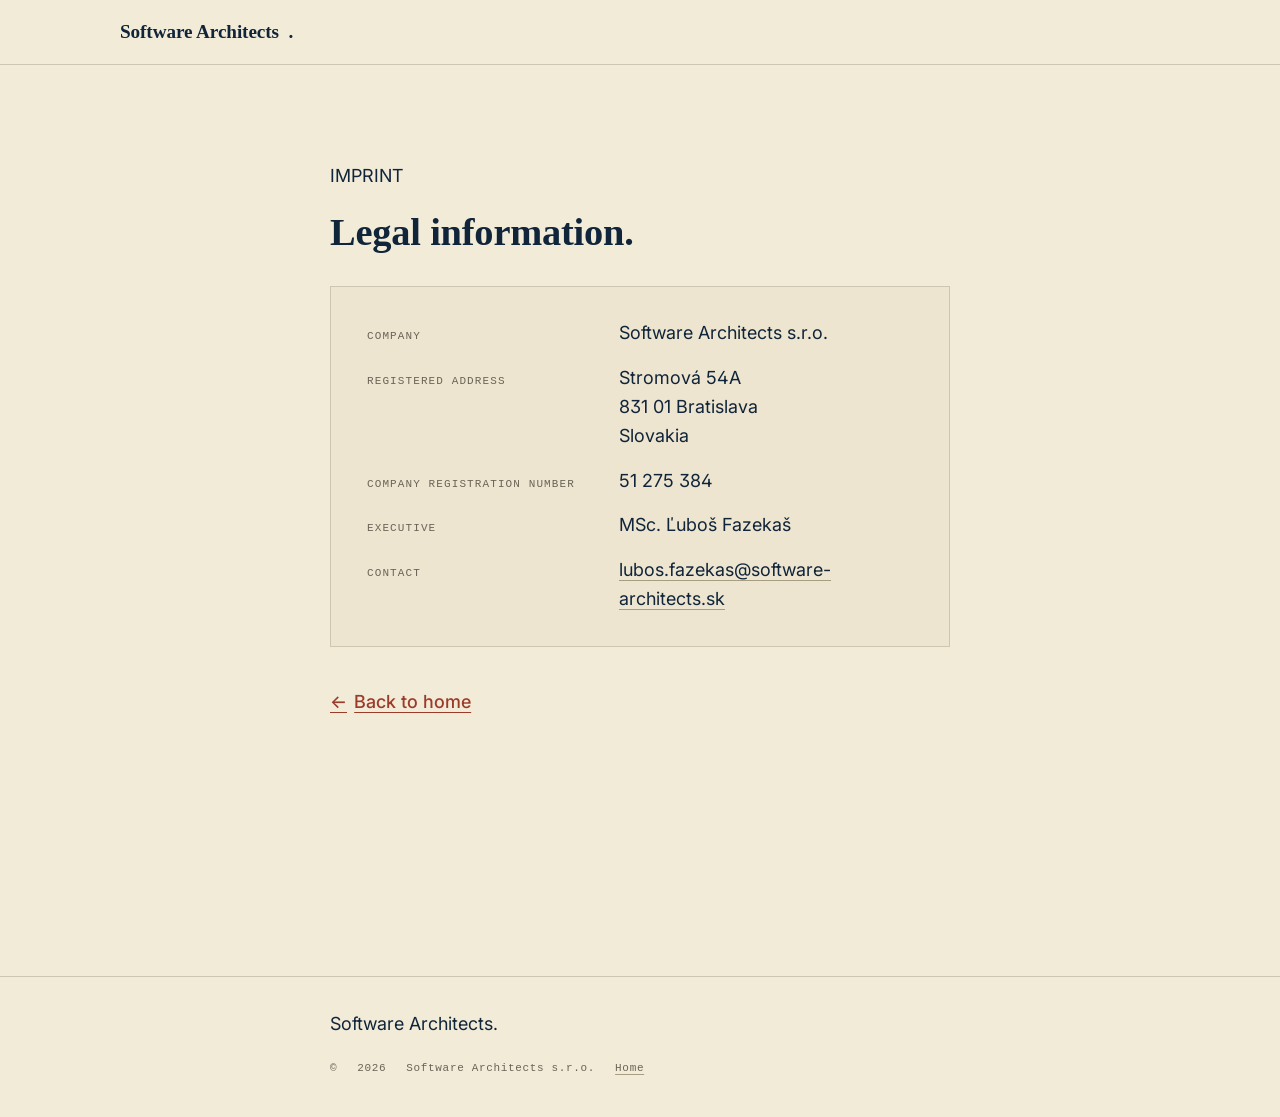
==== commit 1d35ee9e: "Update contact email to lubos.fazekas@software-architects.sk Co-Authored-By: Claude Sonnet 4.6 <nore" ====
--- a/imprint.html
+++ b/imprint.html
@@ -12,28 +12,25 @@
 
   <link rel="preconnect" href="https://fonts.googleapis.com">
   <link rel="preconnect" href="https://fonts.gstatic.com" crossorigin>
-  <link rel="stylesheet" href="https://fonts.googleapis.com/css2?family=Inter:wght@400;500&family=JetBrains+Mono:wght@400&family=Source+Serif+4:opsz,wght@8..60,400;8..60,600&display=swap">
+  <link rel="stylesheet" href="https://fonts.googleapis.com/css2?family=Fraunces:opsz,wght@9..144,400;9..144,600&family=Inter:wght@400;500&family=JetBrains+Mono:wght@400&display=swap">
 
   <link rel="stylesheet" href="styles.css">
 </head>
-<body class="theme-architectural imprint-page">
+<body class="imprint-page">
   <a class="skip-link" href="#main">Skip to content</a>
-
-  <div class="margin-rule margin-rule--left" aria-hidden="true"></div>
-  <div class="margin-rule margin-rule--right" aria-hidden="true"></div>
 
   <header class="site-header">
     <div class="site-header__inner">
       <a class="wordmark" href="index.html" aria-label="Software Architects home">
         <span class="wordmark__name">Software Architects</span>
-        <span class="wordmark__chip" aria-hidden="true">[ DRW.SA-001 ]</span>
+        <span class="wordmark__dot" aria-hidden="true">.</span>
       </a>
     </div>
   </header>
 
   <main id="main">
     <article class="content section imprint">
-      <p class="dim-marker"><span aria-hidden="true">┤──</span> IMPRINT <span aria-hidden="true">──┤</span></p>
+      <p class="section-marker">IMPRINT</p>
       <h1 class="section-heading">Legal information.</h1>
 
       <dl class="imprint__list">
@@ -62,15 +59,8 @@
   </main>
 
   <footer class="site-footer">
-    <div class="content">
-      <section class="title-block" aria-label="Drawing title block">
-        <dl class="title-block__grid">
-          <dt>Project</dt><dd>Software Architects s.r.o.</dd>
-          <dt>Drawing</dt><dd>DRW. SA-002 (Imprint)</dd>
-          <dt>Revision</dt><dd>2026.04</dd>
-          <dt>Sheet</dt><dd>1 OF 1</dd>
-        </dl>
-      </section>
+    <div class="content site-footer__inner">
+      <p class="site-footer__mark">Software Architects<span aria-hidden="true">.</span></p>
       <p class="site-footer__meta">
         © <span id="footer-year">2026</span> Software Architects s.r.o.
         <a href="index.html">Home</a>
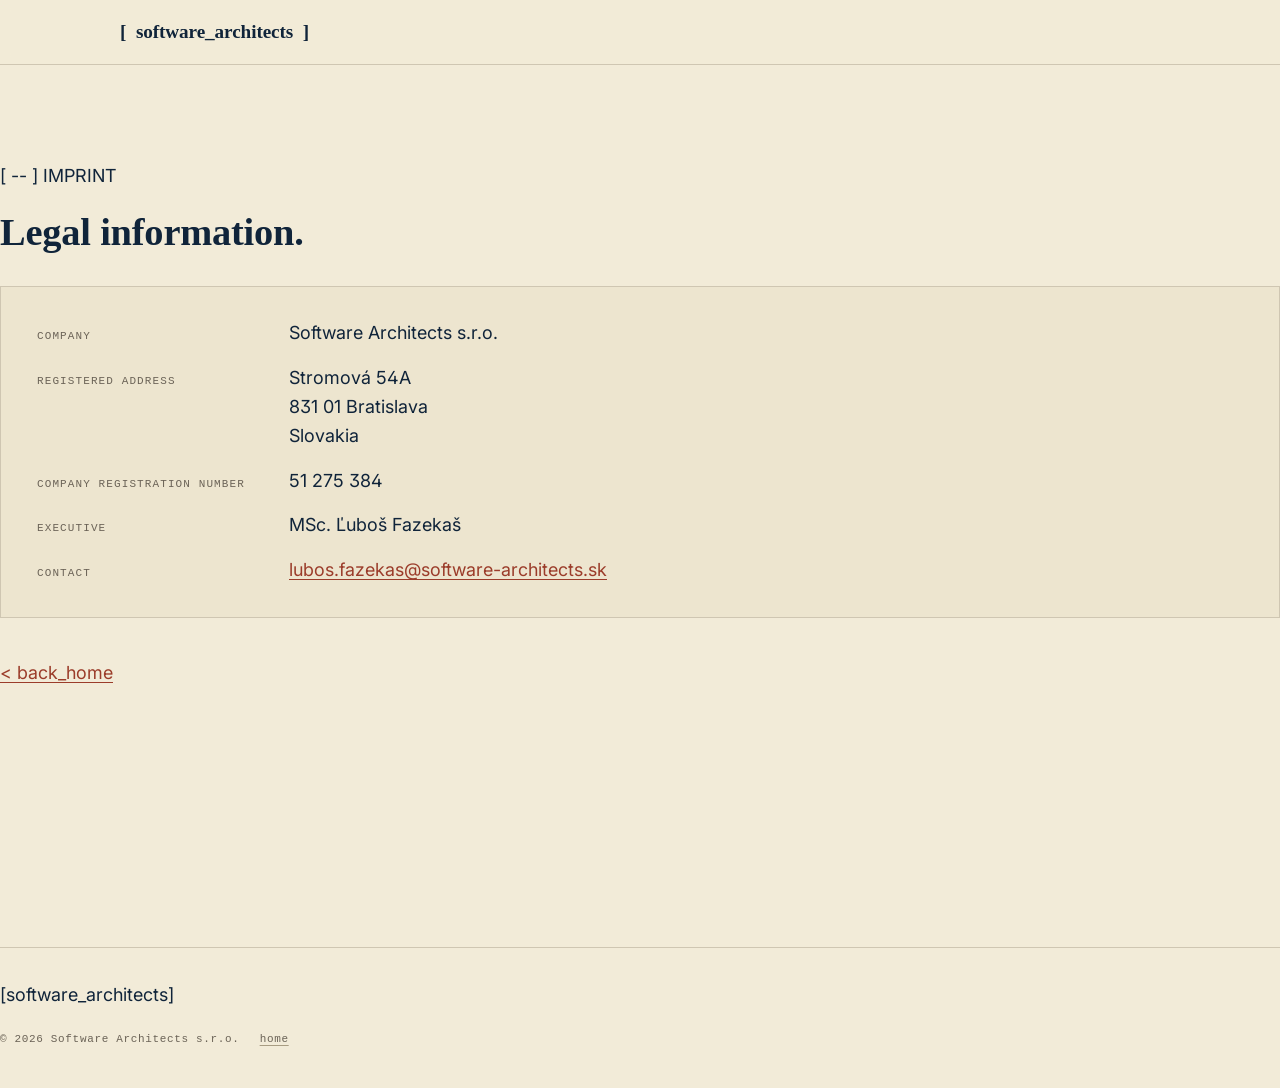
==== commit 1d391a98: "Update contact email to lubos.fazekas@software-architects.sk Co-Authored-By: Claude Sonnet 4.6 <nore" ====
--- a/imprint.html
+++ b/imprint.html
@@ -3,6 +3,7 @@
 <head>
   <meta charset="utf-8">
   <meta name="viewport" content="width=device-width, initial-scale=1">
+  <meta name="color-scheme" content="dark">
   <title>Imprint — Software Architects</title>
   <meta name="description" content="Legal information for Software Architects s.r.o., a software engineering studio based in Bratislava, Slovakia.">
   <meta name="robots" content="index,follow">
@@ -12,25 +13,26 @@
 
   <link rel="preconnect" href="https://fonts.googleapis.com">
   <link rel="preconnect" href="https://fonts.gstatic.com" crossorigin>
-  <link rel="stylesheet" href="https://fonts.googleapis.com/css2?family=Fraunces:opsz,wght@9..144,400;9..144,600&family=Inter:wght@400;500&family=JetBrains+Mono:wght@400&display=swap">
+  <link rel="stylesheet" href="https://fonts.googleapis.com/css2?family=IBM+Plex+Mono:wght@400&family=IBM+Plex+Sans:wght@400;500&family=Inter:wght@400;500;700&display=swap">
 
   <link rel="stylesheet" href="styles.css">
 </head>
-<body class="imprint-page">
+<body class="theme-dark imprint-page">
   <a class="skip-link" href="#main">Skip to content</a>
 
   <header class="site-header">
     <div class="site-header__inner">
       <a class="wordmark" href="index.html" aria-label="Software Architects home">
-        <span class="wordmark__name">Software Architects</span>
-        <span class="wordmark__dot" aria-hidden="true">.</span>
+        <span class="wordmark__bracket" aria-hidden="true">[</span>
+        <span class="wordmark__name">software_architects</span>
+        <span class="wordmark__bracket" aria-hidden="true">]</span>
       </a>
     </div>
   </header>
 
   <main id="main">
-    <article class="content section imprint">
-      <p class="section-marker">IMPRINT</p>
+    <article class="wide section imprint">
+      <p class="mono-marker"><span aria-hidden="true">[ -- ]</span> IMPRINT</p>
       <h1 class="section-heading">Legal information.</h1>
 
       <dl class="imprint__list">
@@ -47,23 +49,25 @@
         <dd>MSc. Ľuboš Fazekaš</dd>
 
         <dt>Contact</dt>
-        <dd><a class="link-underline" href="mailto:lubos.fazekas@software-architects.sk">lubos.fazekas@software-architects.sk</a></dd>
+        <dd><a class="link-mono" href="mailto:lubos.fazekas@software-architects.sk">lubos.fazekas@software-architects.sk</a></dd>
       </dl>
 
       <p class="imprint__back">
-        <a class="link-arrow" href="index.html">
-          <span aria-hidden="true">←</span> Back to home
+        <a class="btn-mono" href="index.html">
+          <span aria-hidden="true">&lt;</span> back_home
         </a>
       </p>
     </article>
   </main>
 
   <footer class="site-footer">
-    <div class="content site-footer__inner">
-      <p class="site-footer__mark">Software Architects<span aria-hidden="true">.</span></p>
+    <div class="wide site-footer__inner">
+      <p class="site-footer__mark">
+        <span aria-hidden="true">[</span>software_architects<span aria-hidden="true">]</span>
+      </p>
       <p class="site-footer__meta">
-        © <span id="footer-year">2026</span> Software Architects s.r.o.
-        <a href="index.html">Home</a>
+        <span>© <span id="footer-year">2026</span> Software Architects s.r.o.</span>
+        <a href="index.html">home</a>
       </p>
     </div>
   </footer>
